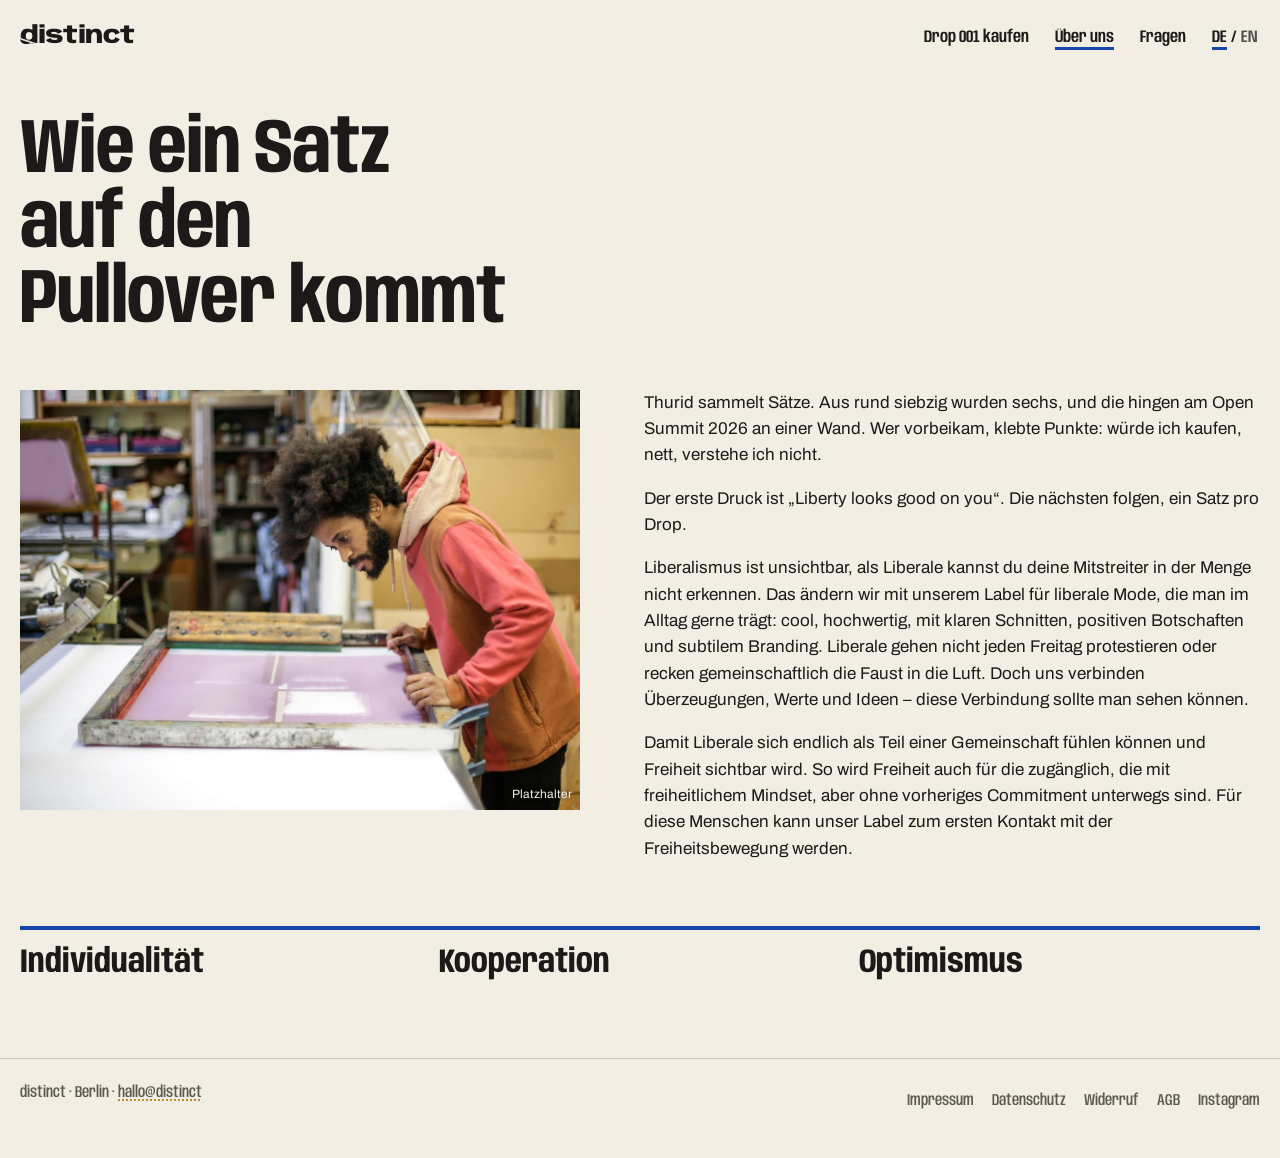
==== about/index.html @ 94212947 "v5a: Claim, Reels, distinct hochkant Co-Authored-By: Claude Fable 5.2 <noreply@anthropic.com>" ====
<!doctype html>
<html lang="de">
<head>
<meta charset="utf-8">
<meta name="viewport" content="width=device-width,initial-scale=1">
<title>Über uns · distinct</title>
<meta name="description" content="Wer hinter distinct steht und wie ein Satz auf den Pullover kommt.">
<meta name="robots" content="noindex">
<link rel="preconnect" href="https://fonts.googleapis.com">
<link rel="preconnect" href="https://fonts.gstatic.com" crossorigin>
<link rel="stylesheet" href="https://fonts.googleapis.com/css2?family=Anybody:wdth,wght@50..150,100..900&family=Fraunces:ital,opsz,wght,SOFT,WONK@1,9..144,100..900,0..100,0..1&family=Archivo:wght@400;500&display=swap">
<link rel="stylesheet" href="../assets/site.css">
</head>
<body>
<header class="top">
  <a class="wm s" href="../" aria-label="distinct"><span class="d" aria-hidden="true"><span class="dt">d</span><span class="db">d</span></span><span aria-hidden="true">istinct</span></a>
  <nav class="nav" aria-label="Seiten" data-i18n-aria="aria_nav">
    <a href="../liberty-looks-good-on-you/" data-i18n="nav_shop"><span class="nl">Drop 001 kaufen</span><span class="ns">Kaufen</span></a>
    <a href="../about/" aria-current="page" data-i18n="nav_about">Über uns</a>
    <a href="../#fragen" data-i18n="nav_help">Fragen</a>
    <span class="lang" role="group" aria-label="Sprache" data-i18n-aria="aria_lang"><button type="button" data-l="de" aria-pressed="true">DE</button><span aria-hidden="true">/</span><button type="button" data-l="en" aria-pressed="false">EN</button></span>
  </nav>
</header>
<main class="page">
  <h1 class="t" data-i18n="a_t">Wie ein Satz auf den Pullover kommt</h1>
  <div class="about">
    <!-- Platzhalter (Pexels 3966277). Echtes Foto: der Siebdruck des ersten Drops, Hände am Rahmen. -->
    <div class="photo"><img src="../img/process.jpg" alt="Siebdruck: ein Rahmen wird über ein Textil gezogen"><span class="ph">Platzhalter</span></div>
    <div class="prose">
      <p data-i18n="a1">Thurid sammelt Sätze. Aus rund siebzig wurden sechs, und die hingen am Open Summit 2026 an einer Wand. Wer vorbeikam, klebte Punkte: würde ich kaufen, nett, verstehe ich nicht.</p>
      <p data-i18n="a2">Der erste Druck ist „Liberty looks good on you“. Die nächsten folgen, ein Satz pro Drop.</p>
      <p data-i18n="bt1">Liberalismus ist unsichtbar, als Liberale kannst du deine Mitstreiter in der Menge nicht erkennen. Das ändern wir mit unserem Label für liberale Mode, die man im Alltag gerne trägt: cool, hochwertig, mit klaren Schnitten, positiven Botschaften und subtilem Branding. Liberale gehen nicht jeden Freitag protestieren oder recken gemeinschaftlich die Faust in die Luft. Doch uns verbinden Überzeugungen, Werte und Ideen – diese Verbindung sollte man sehen können.</p>
      <p data-i18n="bt2">Damit Liberale sich endlich als Teil einer Gemeinschaft fühlen können und Freiheit sichtbar wird. So wird Freiheit auch für die zugänglich, die mit freiheitlichem Mindset, aber ohne vorheriges Commitment unterwegs sind. Für diese Menschen kann unser Label zum ersten Kontakt mit der Freiheitsbewegung werden.</p>
    </div>
  </div>
  <div class="values" aria-label="Werte"><span data-i18n="v1">Individualität</span><span data-i18n="v2">Kooperation</span><span data-i18n="v3">Optimismus</span></div>
</main>
<footer class="foot">
  <span>distinct · Berlin · <span class="tbd">hallo@distinct</span></span>
  <nav aria-label="Rechtliches" data-i18n-aria="aria_legal"><a href="../impressum/">Impressum</a><a href="../datenschutz/" data-i18n="privacy">Datenschutz</a><a href="../widerruf/" data-i18n="withdraw">Widerruf</a><a href="../agb/" data-i18n="agb">AGB</a><a href="#">Instagram</a></nav>
</footer>
<script>window.EN_PAGE={"title": "About · distinct", "a_t": "How a sentence gets onto a sweater", "a1": "Thurid collects sentences. Around seventy became six, and the six hung on a wall at Open Summit 2026. Visitors stuck dots on them: would buy, nice, don’t get it.", "a2": "The first print is “Liberty looks good on you”. The next ones follow, one sentence per drop.", "bt1": "Liberalism is invisible: as a liberal you cannot recognise your allies in a crowd. We are changing that with our label for liberal fashion that people like to wear every day: cool, well made, with clean cuts, positive messages and subtle branding. Liberals don’t go out to protest every Friday or raise their fists together. But we share convictions, values and ideas, and that connection should be visible.", "bt2": "So that liberals can finally feel part of a community and freedom becomes visible. That makes freedom accessible to people with a free-minded outlook who have never committed to anything. For them, our label can be the first contact with the freedom movement.", "v1": "Individuality", "v2": "Cooperation", "v3": "Optimism"};</script>
<script src="../assets/site.js"></script>
</body>
</html>
---- assets/site.css ----
/* distinct v5. Cream and cobalt. Anybody speaks, Fraunces only inside the sentence, Archivo reads. One cut, one sliding wordmark. */
:root{
  --cream:#F3EEE4; --tint:#E7E0D1; --ink:#1b1a18; --muted:#5d5950; --rule:#cdc6b6; --kobalt:#1845AD; --tbd:#b98a2e;
  --any:'Anybody','Helvetica Neue',Arial,sans-serif;
  --fr:'Fraunces',Georgia,serif;
  --body:'Archivo','Helvetica Neue',Arial,sans-serif;
  --gx:max(20px,env(safe-area-inset-left,0px));
  --ease:cubic-bezier(.2,.7,.2,1);
  color-scheme:light;
}
*{box-sizing:border-box}
html{scroll-behavior:smooth}
body{margin:0;background:var(--cream);color:var(--ink);font-family:var(--body);font-size:17px;line-height:1.55;display:flex;flex-direction:column;min-height:100vh;min-height:100svh}
main{width:100%}
a{color:inherit}
a:focus-visible,button:focus-visible,summary:focus-visible,input:focus-visible+label{outline:2px solid var(--kobalt);outline-offset:3px}
::selection{background:var(--kobalt);color:var(--cream)}
p{margin:0}
h1,h2,h3{margin:0;font-weight:inherit}
img{display:block;max-width:100%}
.sr{position:absolute;width:1px;height:1px;overflow:hidden;clip-path:inset(50%);white-space:nowrap}
.tbd{text-decoration:underline dotted var(--tbd) 2px;text-underline-offset:3px}
.meta{font-family:var(--any);font-stretch:78%;font-weight:600;font-size:17px;line-height:1.3}
.go{display:inline-block;padding-block:8px;font-family:var(--any);font-stretch:78%;font-weight:600;font-size:17px;text-decoration:underline;text-decoration-thickness:4px;text-underline-offset:6px;text-decoration-color:var(--kobalt)}
.go:hover{color:var(--kobalt)}
.ph{font-size:12px;color:var(--muted)}

/* ---- header */
.top{display:flex;justify-content:space-between;align-items:center;gap:16px;padding:14px var(--gx)}
.top.over{position:absolute;inset:0 0 auto 0;z-index:6;justify-content:flex-end}
.nav{display:flex;gap:22px;align-items:center;font-family:var(--any);font-stretch:78%;font-weight:600;font-size:17px}
.nav a,.nav button{color:inherit;text-decoration:none;background:none;border:0;padding:10px 2px;font:inherit;cursor:pointer;white-space:nowrap}
.nav a:hover{text-decoration:underline;text-underline-offset:5px}
.nav .ns{display:none}
.nav a[aria-current="page"]{text-decoration:underline;text-decoration-thickness:3px;text-underline-offset:5px;text-decoration-color:var(--kobalt)}
.lang{display:flex;gap:2px;align-items:center}
.lang button[aria-pressed="true"]{text-decoration:underline;text-decoration-thickness:3px;text-underline-offset:5px;text-decoration-color:var(--kobalt)}
.lang button[aria-pressed="false"]{opacity:.74}

/* ---- wordmark: Anybody wide, the d cut along a steep diagonal, the lower piece slips */
.wm{font-family:var(--any);font-weight:800;font-stretch:112%;letter-spacing:-.035em;line-height:.9;color:var(--ink);white-space:nowrap;text-decoration:none;display:inline-block;margin:0}
.wm .d{position:relative;display:inline-block;--g:0em}
.wm .dt{display:inline-block;clip-path:polygon(-30% -30%,140% -30%,140% 92%,-30% 44%)}
.wm .db{position:absolute;left:0;top:0;clip-path:polygon(-30% 44%,140% 92%,140% 140%,-30% 140%);transform:translate(calc(var(--g) * -.8),var(--g))}
.wm.s{font-size:24px}
.wm.s .d{--g:.055em}
.below{position:relative}
/* start page: the wordmark stands on end along the left edge and reads upwards. It holds still (sticky) while the page
   moves under it, until it stands beside the drop; the d breaks over the first 160px of scroll (site.js). */
.edge{position:absolute;z-index:5;left:var(--gx);top:calc(var(--hh) - 24px - var(--wml));width:var(--spine);height:calc(24px + var(--land) + 2 * var(--wml));pointer-events:none}
.edge .spine{position:sticky;top:calc(var(--hh) - 24px - var(--wml));height:var(--wml)}
.wm.big{position:absolute;left:0;bottom:0;font-size:var(--wms,120px);transform-origin:0 100%;rotate:-90deg;translate:.9em 0}
.wm.flat{display:none}
/* softer wordmark on the first screen: Kontur by default, chosen by Florian on 17 Nov (?distinct=kontur | hell | voll): it gains full ink while it holds, --q runs 0..1 */
.wm-hell .wm.big{color:color-mix(in srgb,var(--ink) calc(var(--q,0) * 100%),#c8c0af)}
.wm-kontur .wm.big{color:color-mix(in srgb,var(--ink) calc(var(--q,0) * 100%),var(--cream));-webkit-text-stroke:.022em var(--ink);paint-order:stroke fill}
.slot{height:var(--wml)}
.static .wm .d{--g:.055em!important}

/* ---- the sentence, set to the measure of the back print (Thurid's design 1).
   1em = the size of "Liberty."; the grotesk rows are .68em at 84% width; tops are baseline targets minus each font's ascent. */
.lock{position:relative;display:block;width:4em;height:3.42em;font-size:var(--u,200px);color:var(--kobalt);margin:0}
.lock>span{position:absolute;display:block;line-height:1;white-space:nowrap}
.lock .f{font-family:var(--fr);font-style:italic;font-weight:900;font-variation-settings:'opsz' 144,'SOFT' 100,'WONK' 1;letter-spacing:-.02em}
.lock .g{font-family:var(--any);font-weight:600;font-stretch:84%;font-size:.68em;letter-spacing:-.01em}
.lock .l1{left:0;top:0}
.lock .l2{left:3.35em;top:1.891em}
.lock .l3{left:1.34em;top:2.866em}
.lock .l4{left:2.187em;top:2.278em}
.lock .rule{display:inline-block;width:0;height:0;position:relative}
.lock .rule::after{content:"";position:absolute;top:.075em;height:.1em;background:currentColor}
.lock .rule.lft::after{right:0;width:2.6385em}
.lock .rule.rgt::after{left:0;width:1.3145em}
.lock.bleed .rule.lft::after,.lock.bleed .rule.rgt::after{width:200vw}

/* ---- v5a start: wordmark on end at the left edge, the sentence beside it, a tall photo for the "you" that cuts between people;
   then the drop on a panel whose hand-cut top edge also cuts the photo */
.start{position:relative;--hh:max(100svh,600px);--wms:min(11vw,calc((var(--hh) - 48px) / 4.75));--spine:calc(var(--wms) * .9);--wml:calc(var(--wms) * 4.72);--land:calc(2vw + 16px)}
.heroA{position:relative;height:var(--hh)}
.heroA .lock{position:absolute;left:calc(var(--gx) + var(--spine) + 40px);top:calc(50% + 14px);transform:translateY(-50%);--u:min(calc((100vw - 2 * var(--gx) - var(--spine) - 25vw - 40px) / 4),calc((var(--hh) - 130px) / 3.42))}
.you{position:absolute;z-index:-1;right:var(--gx);top:72px;bottom:-13.5vw;width:30vw;background:var(--tint);overflow:hidden}
.you>img,.you>video{position:absolute;inset:0;width:100%;height:100%;object-fit:cover;opacity:0;transition:opacity 1.4s ease}
.you>.on{opacity:1}
/* one grade over all clips so they read as one series (?film=warm | mono | aus) */
.you::after{content:"";position:absolute;inset:0;pointer-events:none;background:var(--cream);mix-blend-mode:multiply;opacity:0}
.film-warm .you>video,.film-warm .you>img{filter:saturate(.45) contrast(.92) brightness(1.06)}
.film-warm .you::after{opacity:1}
.film-mono .you>video,.film-mono .you>img{filter:grayscale(1) contrast(.95) brightness(1.08)}
.film-mono .you::after{opacity:1;background:#e9dfc9}
.you .phl{z-index:2;position:absolute;left:10px;top:10px;background:var(--ink);color:var(--cream);font-size:12px;line-height:1;padding:8px 12px}
@media (prefers-reduced-motion:no-preference){
  .you>img{transform:scale(1.07);transition:opacity 1.4s ease,transform 8s linear}
  .you>img.on{transform:none}
}
.panel{position:relative;overflow-x:clip}
.panel::before{content:"";position:absolute;inset:0;z-index:-1;background:var(--tint);clip-path:polygon(0 0,38% 4.9vw,38.3% 4.6vw,71% 9.2vw,71.3% 9.6vw,100% 13vw,100% 100%,0 100%)}
.drop{display:grid;grid-template-columns:minmax(0,.95fr) minmax(0,1.05fr);gap:clamp(24px,4vw,64px);padding-left:var(--gx);align-items:start}
.panel .below{display:grid;grid-template-columns:var(--spine) minmax(0,1fr);column-gap:40px;padding-top:var(--land)}
.dtext{padding-block:calc(5vw + 34px) clamp(48px,7vw,96px)}
.teaser{font-size:clamp(18px,1.5vw,22px);line-height:1.45;max-width:36ch;text-wrap:pretty}
.buyline{display:flex;align-items:baseline;flex-wrap:wrap;gap:6px 26px;margin-top:clamp(18px,2.2vw,30px)}
.pr{font-family:var(--any);font-stretch:78%;font-weight:600;font-size:17px}
.shot{position:relative;display:block;aspect-ratio:1/1;mix-blend-mode:multiply}
.shot img{position:absolute;inset:0;width:100%;height:100%;object-fit:cover}
.drop .shot{margin-top:11vw;margin-right:-5vw;aspect-ratio:1/.84}
.drop .shot img{object-position:50% 0}

/* ---- more drops (placeholder rail) and questions */
.h2{font-family:var(--any);font-stretch:78%;font-weight:700;font-size:clamp(26px,2.6vw,36px);line-height:1.05}
.md{padding:clamp(48px,7vw,96px) 0 0 var(--gx)}
.rail{display:flex;gap:clamp(12px,1.6vw,24px);overflow-x:auto;scroll-snap-type:x proximity;padding:18px var(--gx) 14px 0;background:var(--cream);scrollbar-width:thin;scrollbar-color:var(--kobalt) transparent}
.card{flex:0 0 min(38vw,460px);margin:0;scroll-snap-align:start}
.card figcaption{display:flex;justify-content:space-between;gap:12px;margin-top:10px;font-family:var(--any);font-stretch:78%;font-weight:600;font-size:17px}
.card figcaption span+span{color:var(--muted)}
.md .ph{margin-top:8px;padding-right:var(--gx)}
.qs{padding:clamp(48px,7vw,96px) var(--gx) clamp(40px,6vw,80px)}
.qs .faq{padding-top:18px}

/* ---- v5b start: the back of the hoodie, cut along the logo's angle */
.heroB{position:relative;height:100vh;height:100svh;min-height:600px;overflow:hidden}
.heroB .back{position:absolute;right:-3vw;top:-9vh;height:122vh;aspect-ratio:1/1;mix-blend-mode:multiply}
.heroB .back img{position:absolute;inset:0;width:100%;height:100%;object-fit:cover}
.heroB .back .up{clip-path:polygon(0 0,100% 0,100% 100%,0 52%)}
.heroB .back .lo{clip-path:polygon(0 52%,100% 100%,0 100%);transform:translate(-20px,18px)}
.heroB .note{position:absolute;left:var(--gx);top:92px;z-index:4;max-width:22ch}
.heroB .more{position:absolute;right:var(--gx);bottom:14px;z-index:6}
.heroB .ph{position:absolute;right:var(--gx);top:76px;z-index:6}
.bandB{padding:28px var(--gx) clamp(40px,6vw,72px);--wml:var(--gx);--lift:80px;--wms:min(14vw,28vh)}

/* ---- inner pages */
.page{max-width:1400px;margin:0 auto;padding:clamp(16px,3vw,40px) var(--gx) clamp(40px,6vw,80px)}
.t{font-family:var(--any);font-stretch:78%;font-weight:700;font-size:clamp(40px,6vw,88px);line-height:.98;letter-spacing:-.01em;text-wrap:balance;max-width:16ch}
.h{font-family:var(--any);font-stretch:78%;font-weight:700;font-size:clamp(26px,2.6vw,36px);line-height:1.05;margin:1.5em 0 .4em}
.prose{max-width:62ch;font-size:clamp(17px,1.3vw,19px)}
.prose p+p{margin-top:1em}
.story{display:grid;grid-template-columns:minmax(0,1.35fr) minmax(300px,.9fr);gap:clamp(32px,5vw,96px);align-items:start}
.story .lock{--u:min(21.5vw,112px)}
.story .meta{margin:clamp(20px,2.4vw,32px) 0 clamp(24px,3vw,40px)}
.buy{position:sticky;top:20px;display:flex;flex-direction:column;gap:16px;background:var(--cream)}
.buy .shot{aspect-ratio:auto;height:min(48vh,460px)}
.buy .shot img{object-position:50% 48%}
fieldset{border:0;margin:0;padding:0;min-width:0}
legend{padding:0}
.sizes{position:relative;display:flex;flex-wrap:wrap;gap:6px}
.sizes input{position:absolute;opacity:0;pointer-events:none}
.sizes label{flex:1 1 52px;text-align:center;padding:11px 8px;border:1.5px solid var(--rule);cursor:pointer;font-family:var(--any);font-stretch:78%;font-weight:600;font-size:17px}
.sizes input:checked+label{border-color:var(--ink);background:var(--ink);color:var(--cream)}
.sizes.err label{border-color:var(--ink)}
.hint{font-family:var(--any);font-stretch:78%;font-weight:600;font-size:16px;margin-top:8px}
.hint:empty{display:none}
.price{font-family:var(--any);font-stretch:78%;font-weight:700;font-size:28px;line-height:1.1}
.price small{font-weight:500;font-size:16px;color:var(--muted);margin-left:8px}
.cta{display:flex;align-items:center;justify-content:space-between;gap:10px;width:100%;font-family:var(--any);font-stretch:78%;font-weight:700;font-size:19px;line-height:1;text-decoration:none;cursor:pointer;padding:19px 20px;border:0;background:var(--kobalt);color:var(--cream);transition:background-color .2s ease}
.cta:hover{background:var(--ink)}
.facts{font-family:var(--any);font-stretch:78%;font-weight:500;font-size:16px;color:var(--muted);line-height:1.4}
.terms{font-size:15px;max-width:52ch;line-height:1.5;text-wrap:pretty}
.terms .nw{white-space:nowrap}
.sticky{display:none}
.about{display:grid;grid-template-columns:minmax(0,1fr) minmax(0,1.1fr);gap:clamp(24px,5vw,80px);padding-top:clamp(28px,4vw,56px);align-items:start}
.about .photo{position:relative;aspect-ratio:4/3;overflow:hidden;background:var(--rule)}
.about .photo img{width:100%;height:100%;object-fit:cover}
.about .photo .ph{position:absolute;right:8px;bottom:6px;color:#f3eee4;text-shadow:0 0 6px rgba(0,0,0,.45)}
.values{display:grid;grid-template-columns:repeat(3,minmax(0,1fr));gap:18px;margin-top:clamp(40px,5vw,72px);border-top:4px solid var(--kobalt);padding-top:16px;font-family:var(--any);font-stretch:78%;font-weight:700;font-size:clamp(24px,2.6vw,36px);line-height:1.05}
.faq{max-width:780px;padding-top:clamp(28px,4vw,56px)}
.faq details{border-bottom:1px solid var(--rule);padding:16px 0}
.faq details:first-of-type{border-top:1px solid var(--rule)}
.faq summary{cursor:pointer;list-style:none;display:flex;justify-content:space-between;gap:16px;font-family:var(--any);font-stretch:78%;font-weight:600;font-size:21px;line-height:1.2}
.faq summary::-webkit-details-marker{display:none}
.faq summary::after{content:"+";color:var(--kobalt)}
.faq details[open] summary::after{content:"–"}
.faq details p{margin-top:10px;color:var(--muted);max-width:60ch}
.faq .note{margin-top:18px;color:var(--muted)}

/* ---- footer */
.foot{display:flex;justify-content:space-between;flex-wrap:wrap;gap:8px 24px;padding:22px var(--gx) calc(36px + env(safe-area-inset-bottom,0px));border-top:1px solid var(--rule);margin-top:auto;font-family:var(--any);font-stretch:78%;font-weight:500;font-size:16px;color:var(--muted)}
.foot nav{display:flex;flex-wrap:wrap;gap:0 18px}
.foot a{text-decoration:none;display:inline-block;padding-block:8px}
.foot a:hover{text-decoration:underline}

@media (max-width:860px){
  .story,.about{grid-template-columns:1fr}
  .buy{position:static}
  .values{grid-template-columns:1fr}
}
@media (max-width:700px){
  .nav{gap:10px;font-size:16px}
  .nav .nl{display:none}.nav .ns{display:inline}
  .heroA{height:auto;padding:88px var(--gx) 0;--u:calc((100vw - 2 * var(--gx)) / 4.02)}
  .heroA .lock{position:relative;left:auto;top:auto;transform:none;--u:inherit}
  .you{position:relative;right:auto;top:auto;bottom:auto;width:auto;margin:calc(var(--u) * -.5) calc(-1 * var(--gx)) -13vw 22vw;aspect-ratio:4/5}
  .card{flex-basis:72vw}
  .drop{grid-template-columns:1fr;padding-right:var(--gx)}
  .edge,.slot{display:none}
  .wm.flat{display:inline-block;font-size:17.5vw}
  .panel .below{display:block;padding-top:calc(13vw + 22px)}
  .dtext{padding-top:clamp(28px,4vw,56px)}
  .drop .shot{margin:0 calc(-1 * var(--gx)) 0 0;order:3}
  .dtext{padding-bottom:28px}
  .heroB .back{right:-34vw;top:6vh;height:auto;width:168vw}
  .heroB .note{top:72px}
  .heroB .ph{left:var(--gx);right:var(--gx);top:auto;bottom:60px}
  .bandB{--wms:17.5vw}
  .sticky{display:block;position:fixed;left:0;right:0;bottom:0;z-index:30;padding:10px var(--gx) calc(10px + env(safe-area-inset-bottom,0px));background:var(--cream);border-top:1px solid var(--rule);transform:translateY(110%);transition:transform .3s var(--ease)}
  .sticky.on{transform:none}
  body.has-sticky .foot{padding-bottom:calc(96px + env(safe-area-inset-bottom,0px))}
}
@media (prefers-reduced-motion:reduce){
  html{scroll-behavior:auto}
}
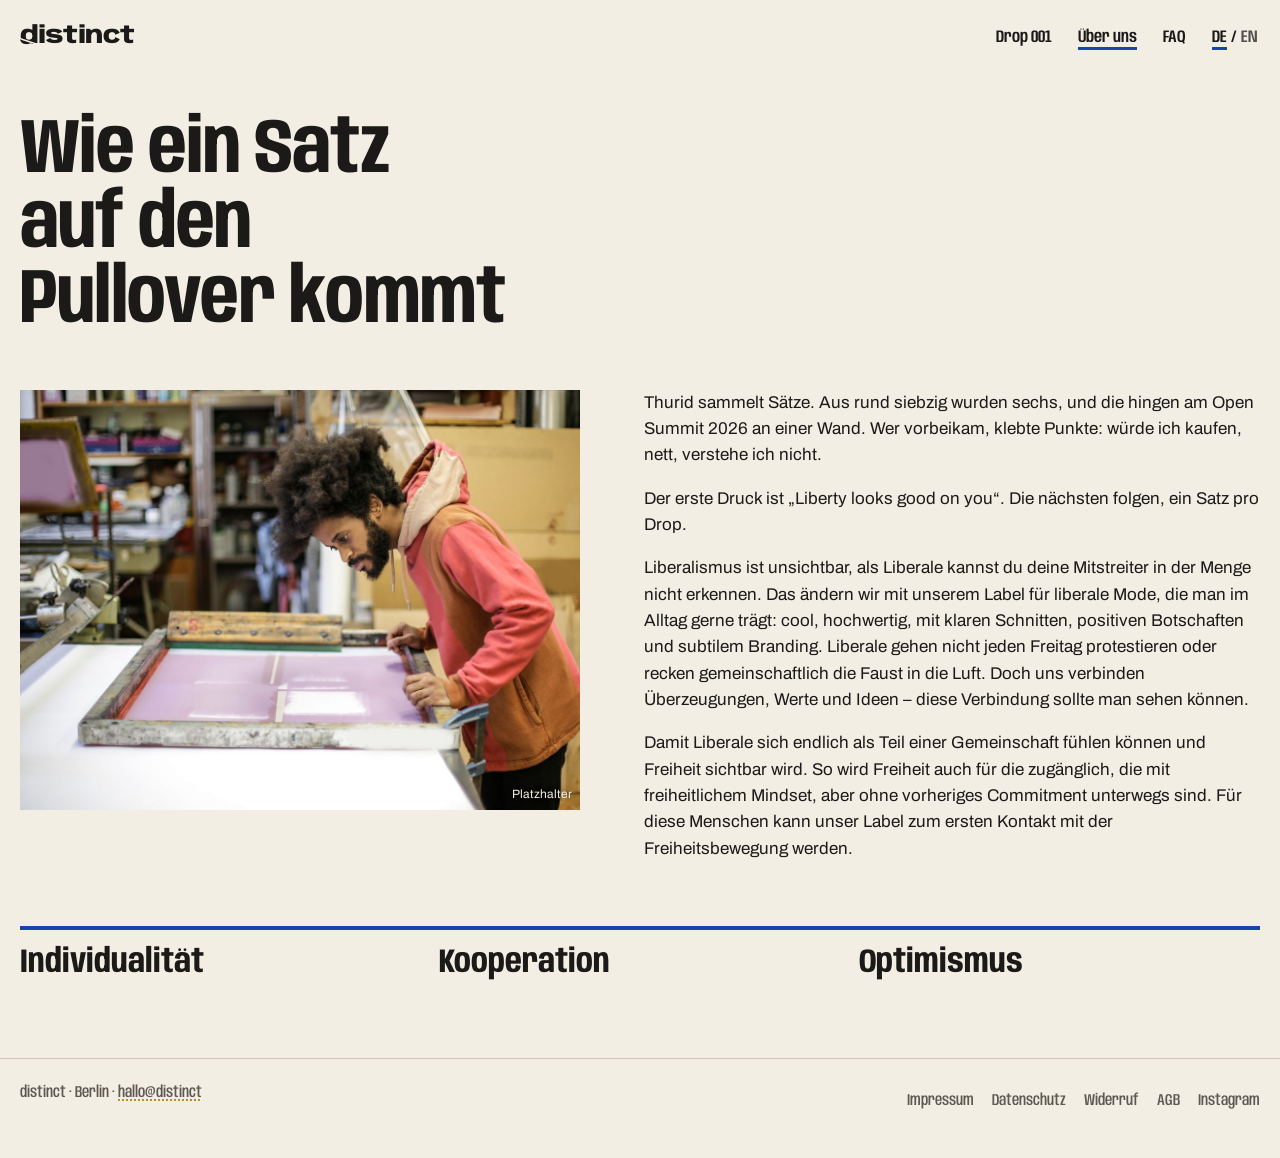
==== commit b7301eed: "Titelkopf: distinct als Kontur oben, d bricht beim Scrollen; FAQ, Drop 001, Story lesen und bestelle" ====
--- a/about/index.html
+++ b/about/index.html
@@ -6,6 +6,7 @@
 <title>Über uns · distinct</title>
 <meta name="description" content="Wer hinter distinct steht und wie ein Satz auf den Pullover kommt.">
 <meta name="robots" content="noindex">
+<script>(function(){var d=document.documentElement,m=(location.search.match(/[?&]lage=(titel|hoch)/)||[])[1];try{if(m)sessionStorage.setItem('distinct-lage',m);else m=sessionStorage.getItem('distinct-lage')}catch(e){}d.classList.add(m==='hoch'?'wm-hoch':'wm-titel')})()</script>
 <link rel="preconnect" href="https://fonts.googleapis.com">
 <link rel="preconnect" href="https://fonts.gstatic.com" crossorigin>
 <link rel="stylesheet" href="https://fonts.googleapis.com/css2?family=Anybody:wdth,wght@50..150,100..900&family=Fraunces:ital,opsz,wght,SOFT,WONK@1,9..144,100..900,0..100,0..1&family=Archivo:wght@400;500&display=swap">
@@ -15,9 +16,9 @@
 <header class="top">
   <a class="wm s" href="../" aria-label="distinct"><span class="d" aria-hidden="true"><span class="dt">d</span><span class="db">d</span></span><span aria-hidden="true">istinct</span></a>
   <nav class="nav" aria-label="Seiten" data-i18n-aria="aria_nav">
-    <a href="../liberty-looks-good-on-you/" data-i18n="nav_shop"><span class="nl">Drop 001 kaufen</span><span class="ns">Kaufen</span></a>
+    <a href="../liberty-looks-good-on-you/" data-i18n="nav_shop">Drop 001</a>
     <a href="../about/" aria-current="page" data-i18n="nav_about">Über uns</a>
-    <a href="../#fragen" data-i18n="nav_help">Fragen</a>
+    <a href="../#fragen" data-i18n="nav_help">FAQ</a>
     <span class="lang" role="group" aria-label="Sprache" data-i18n-aria="aria_lang"><button type="button" data-l="de" aria-pressed="true">DE</button><span aria-hidden="true">/</span><button type="button" data-l="en" aria-pressed="false">EN</button></span>
   </nav>
 </header>
--- a/assets/site.css
+++ b/assets/site.css
@@ -31,7 +31,6 @@
 .nav{display:flex;gap:22px;align-items:center;font-family:var(--any);font-stretch:78%;font-weight:600;font-size:17px}
 .nav a,.nav button{color:inherit;text-decoration:none;background:none;border:0;padding:10px 2px;font:inherit;cursor:pointer;white-space:nowrap}
 .nav a:hover{text-decoration:underline;text-underline-offset:5px}
-.nav .ns{display:none}
 .nav a[aria-current="page"]{text-decoration:underline;text-decoration-thickness:3px;text-underline-offset:5px;text-decoration-color:var(--kobalt)}
 .lang{display:flex;gap:2px;align-items:center}
 .lang button[aria-pressed="true"]{text-decoration:underline;text-decoration-thickness:3px;text-underline-offset:5px;text-decoration-color:var(--kobalt)}
@@ -58,7 +57,7 @@
 .static .wm .d{--g:.055em!important}
 
 /* ---- the sentence, set to the measure of the back print (Thurid's design 1).
-   1em = the size of "Liberty."; the grotesk rows are .68em at 84% width; tops are baseline targets minus each font's ascent. */
+   1em = the size of "Liberty"; the grotesk rows are .68em at 84% width; tops are baseline targets minus each font's ascent. */
 .lock{position:relative;display:block;width:4em;height:3.42em;font-size:var(--u,200px);color:var(--kobalt);margin:0}
 .lock>span{position:absolute;display:block;line-height:1;white-space:nowrap}
 .lock .f{font-family:var(--fr);font-style:italic;font-weight:900;font-variation-settings:'opsz' 144,'SOFT' 100,'WONK' 1;letter-spacing:-.02em}
@@ -97,7 +96,24 @@
 .drop{display:grid;grid-template-columns:minmax(0,.95fr) minmax(0,1.05fr);gap:clamp(24px,4vw,64px);padding-left:var(--gx);align-items:start}
 .panel .below{display:grid;grid-template-columns:var(--spine) minmax(0,1fr);column-gap:40px;padding-top:var(--land)}
 .dtext{padding-block:calc(5vw + 34px) clamp(48px,7vw,96px)}
+/* default since 18 Nov (Florian chose study A): the wordmark is a masthead across the top, a fine outline; its d is whole at the top and slips apart on scroll.
+   It holds while the page moves, claim and reel pass, the drop slides under it and it becomes the drop's headline, in ink.
+   ?lage=hoch brings back the upright version above. The class is set in the head so nothing jumps. Phones keep the flat wordmark in the panel. */
+@media (min-width:701px){
+  .wm-titel .start{--mt:clamp(52px,4.6vw,72px);--wms:min(calc((100vw - 2 * var(--gx)) / 4.74),calc(var(--hh) * .36));--wml:calc(var(--wms) * .9);--land:calc(13vw + 12px);--below:calc(var(--mt) + var(--wms) * .84 + 1.6vw)}
+  .wm-titel .edge{top:var(--mt);width:auto;height:calc(var(--hh) + var(--land) + var(--wml) - var(--mt))}
+  .wm-titel .edge .spine{top:var(--mt)}
+  .wm-titel .wm.big{position:static;display:block;rotate:none;translate:none}
+  .wm-titel.wm-kontur .wm.big{-webkit-text-stroke-width:.014em}
+  .wm-titel .heroA .lock{z-index:6;left:var(--gx);top:var(--below);transform:none;--u:min(11vw,calc((var(--hh) - var(--below) - 20px) / 3.42))}
+  .wm-titel .you{left:56vw;width:auto;top:var(--below)}
+  .wm-titel .you>img,.wm-titel .you>video{object-position:50% 30%}
+  .wm-titel .panel .below{display:block}
+  .wm-titel .dtext{padding-top:clamp(20px,2.4vw,36px)}
+  .wm-titel .drop .shot{margin-top:calc(var(--land) + var(--wml) + 8px)}
+}
 .teaser{font-size:clamp(18px,1.5vw,22px);line-height:1.45;max-width:36ch;text-wrap:pretty}
+.teaser p+p{margin-top:.8em}
 .buyline{display:flex;align-items:baseline;flex-wrap:wrap;gap:6px 26px;margin-top:clamp(18px,2.2vw,30px)}
 .pr{font-family:var(--any);font-stretch:78%;font-weight:600;font-size:17px}
 .shot{position:relative;display:block;aspect-ratio:1/1;mix-blend-mode:multiply}
@@ -184,7 +200,6 @@
 }
 @media (max-width:700px){
   .nav{gap:10px;font-size:16px}
-  .nav .nl{display:none}.nav .ns{display:inline}
   .heroA{height:auto;padding:88px var(--gx) 0;--u:calc((100vw - 2 * var(--gx)) / 4.02)}
   .heroA .lock{position:relative;left:auto;top:auto;transform:none;--u:inherit}
   .you{position:relative;right:auto;top:auto;bottom:auto;width:auto;margin:calc(var(--u) * -.5) calc(-1 * var(--gx)) -13vw 22vw;aspect-ratio:4/5}
